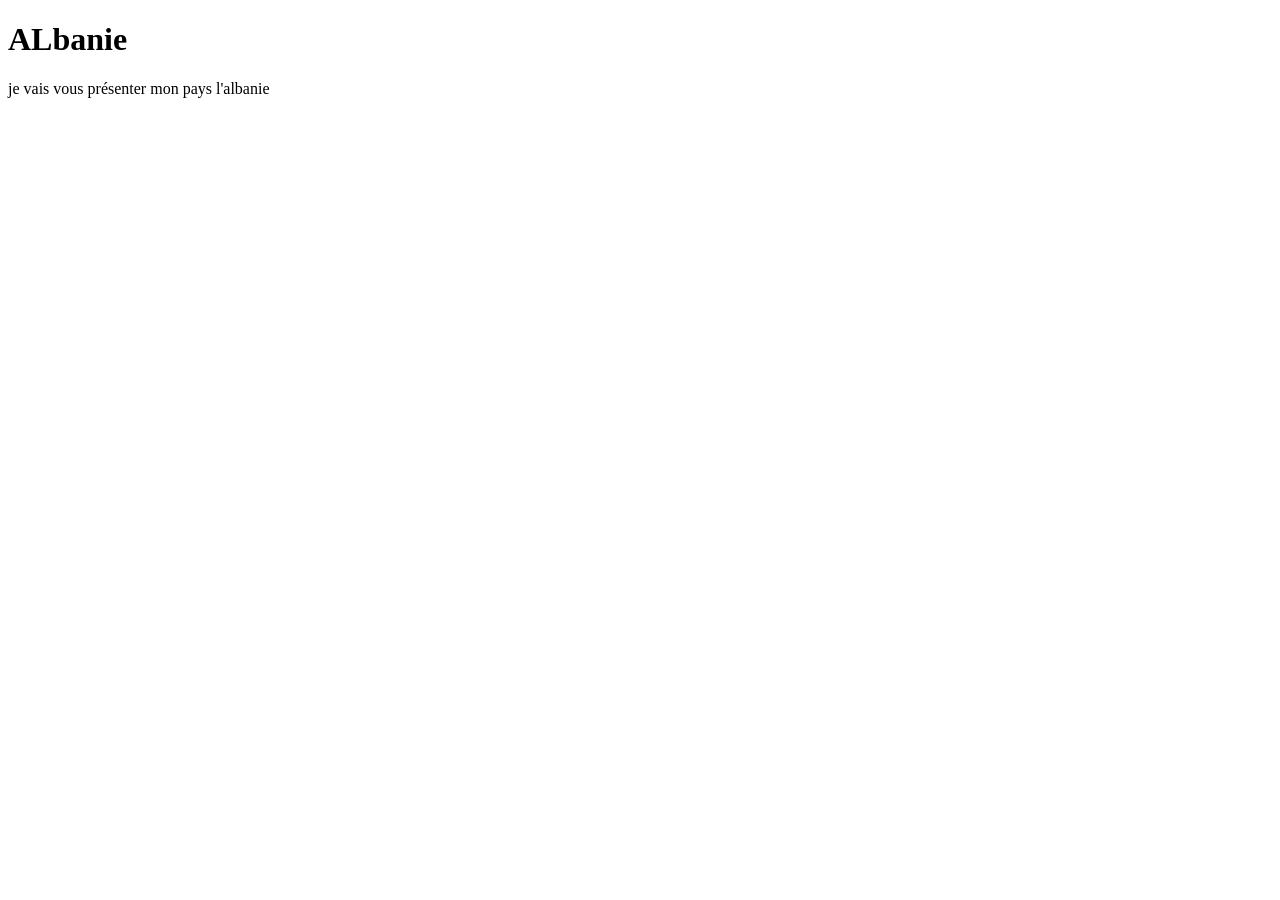
==== albanie.html @ 24c584d5 "ajout de header main footer" ====
<!DOCTYPE html>
<html lang="en">
<head>
    <meta charset="UTF-8">
    <meta name="viewport" content="width=device-width, initial-scale=1.0">
    <title>Albanie</title>
</head>
<body>
    <header>
        <h1>ALbanie</h1>
        <p>je vais vous présenter mon pays l'albanie</p>
    </header>
    <main>

    </main>
    <footer>

    </footer>
</body>
</html>
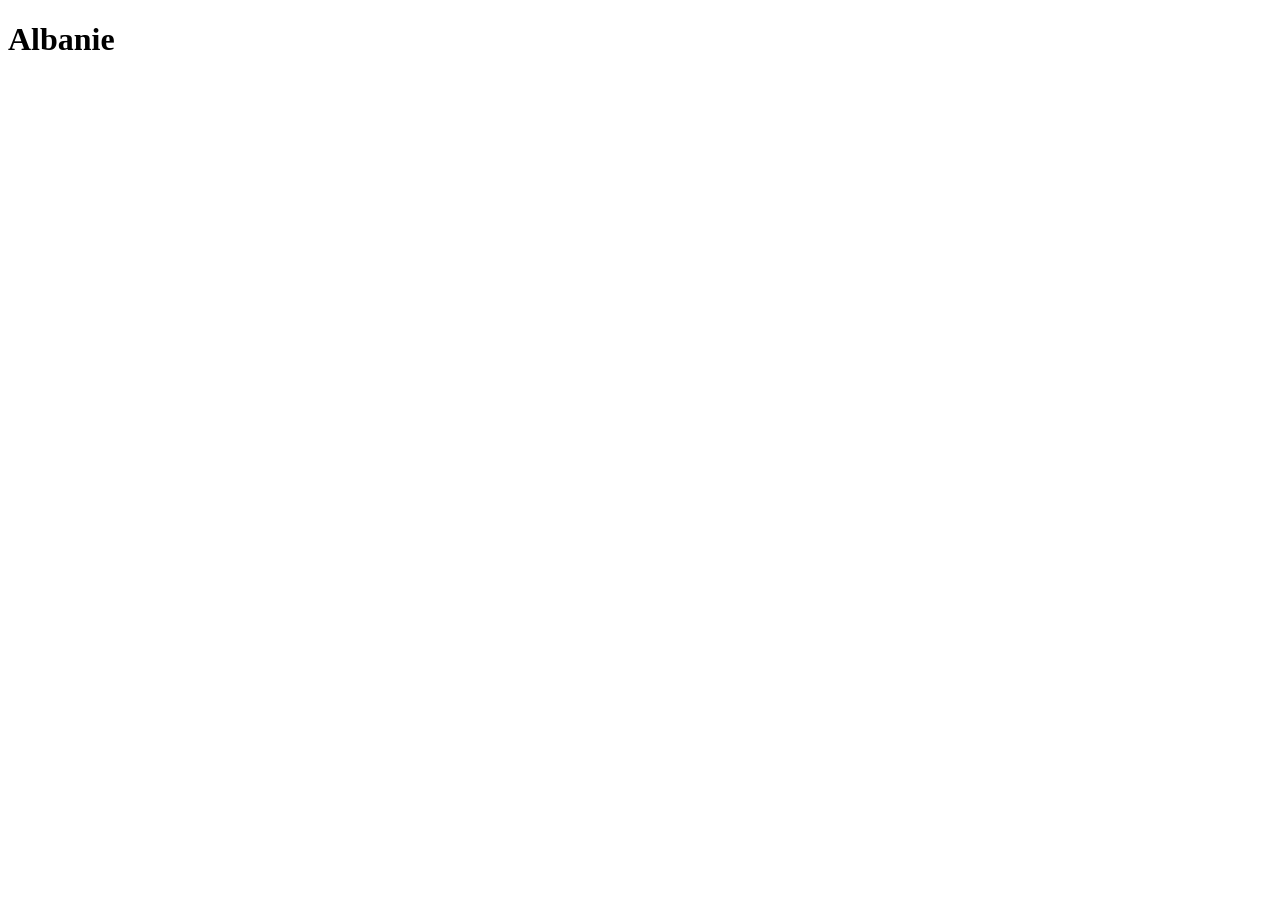
==== commit a2147814: "ajout du p" ====
--- a/albanie.html
+++ b/albanie.html
@@ -7,8 +7,8 @@
 </head>
 <body>
     <header>
-        <h1>ALbanie</h1>
-        <p>je vais vous présenter mon pays l'albanie</p>
+        <h1>Albanie</h1>
+        <p></p>
     </header>
     <main>
 
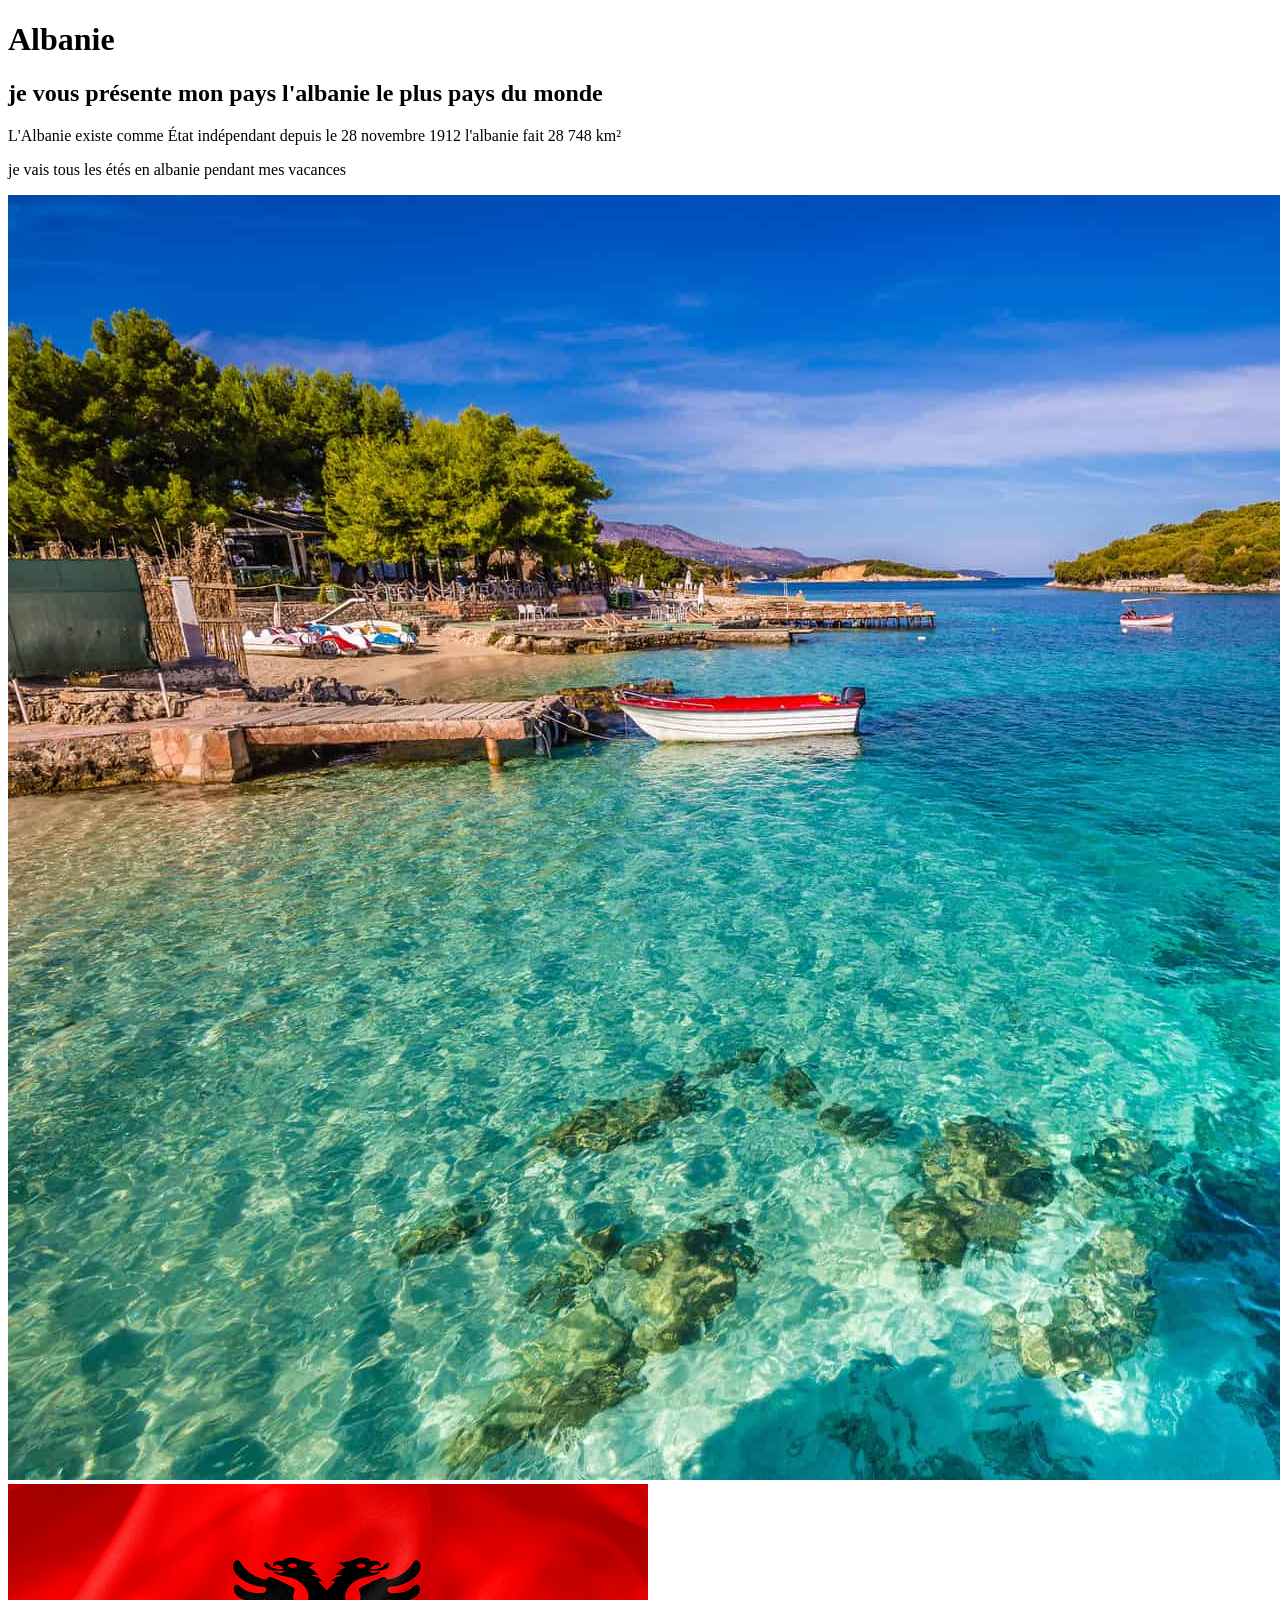
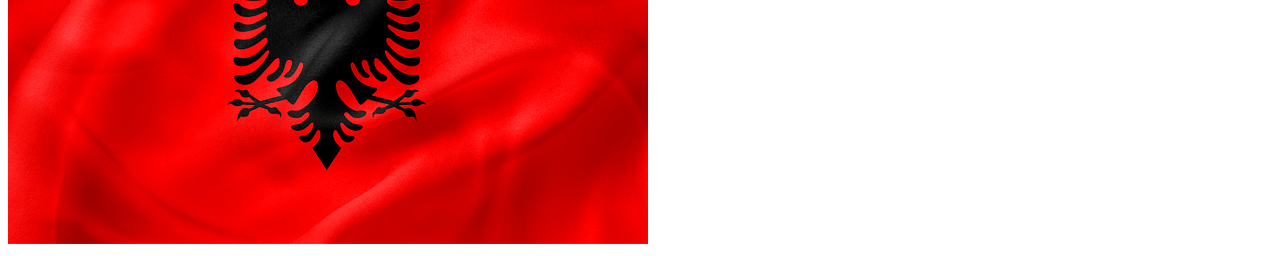
==== commit cbbc79e8: "associer le style.css avec les pages html" ====
--- a/albanie.html
+++ b/albanie.html
@@ -1,17 +1,20 @@
 <!DOCTYPE html>
-<html lang="en">
+<html lang="fr">
 <head>
     <meta charset="UTF-8">
     <meta name="viewport" content="width=device-width, initial-scale=1.0">
     <title>Albanie</title>
 </head>
-<body>
+<body id="body1">
     <header>
         <h1>Albanie</h1>
-        <p></p>
+        <h2>je vous présente mon pays l'albanie le plus pays du monde</h2>
+        <p>L'Albanie existe comme État indépendant depuis le 28 novembre 1912 l'albanie fait 28 748 km²</p>
+        <p>je vais tous les étés en albanie pendant mes vacances</p>
     </header>
     <main>
-
+        <img src="image/que-voir-en-albanie.jpeg" alt="paysage albanie">
+        <img src="image/albania-9232892_640.png" alt="drapeau de l'albanie">
     </main>
     <footer>
 
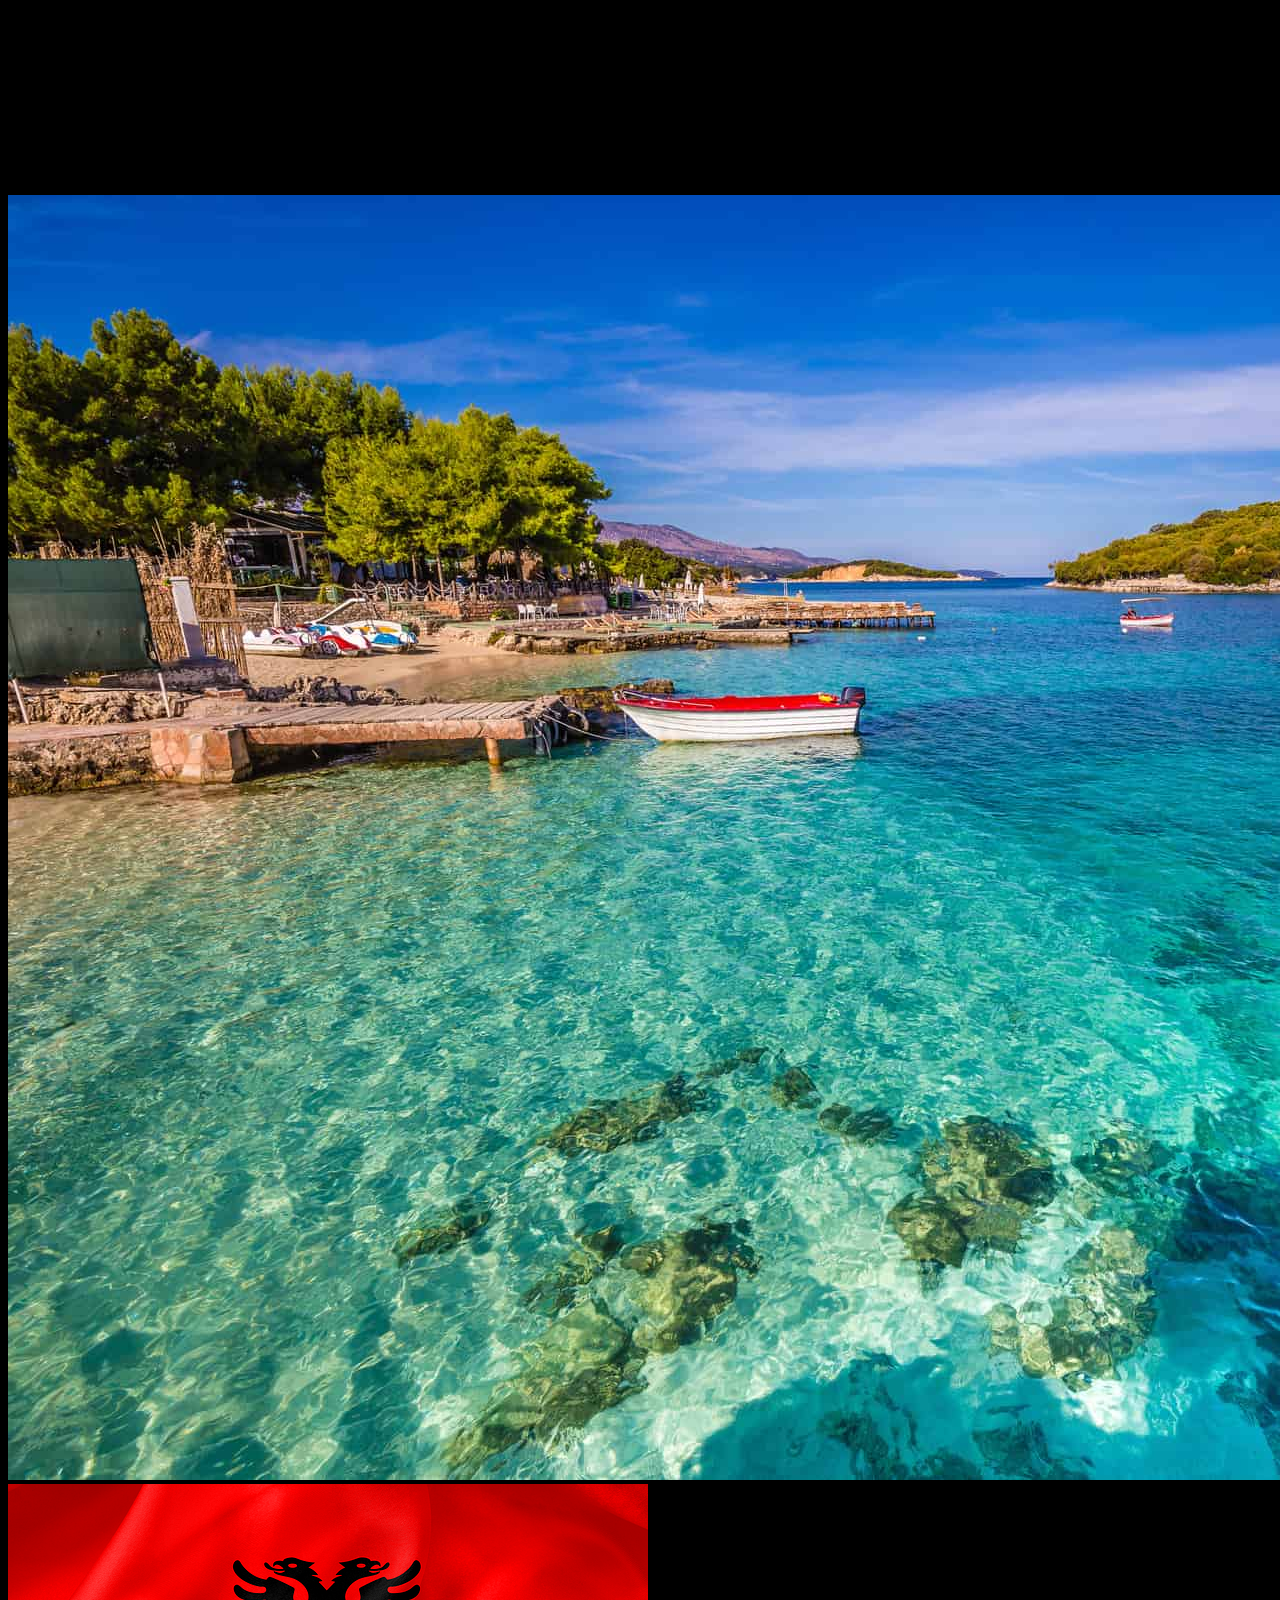
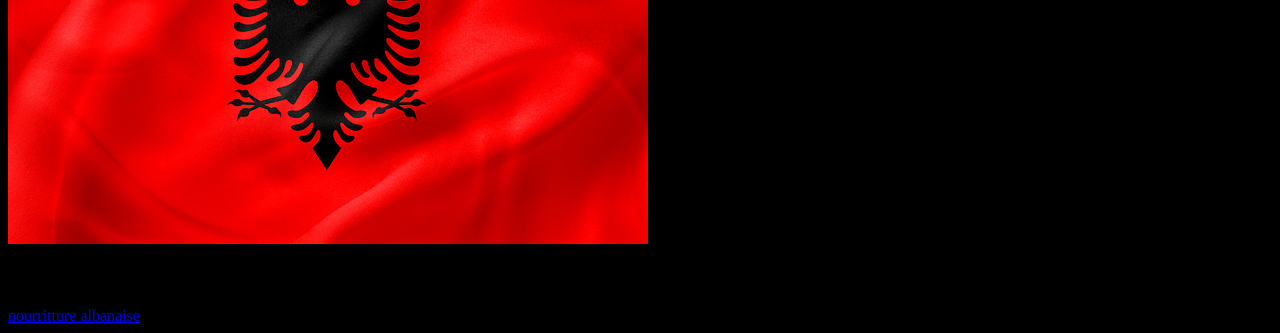
==== commit d1727965: "personnalisation du footer" ====
--- a/albanie.html
+++ b/albanie.html
@@ -4,6 +4,7 @@
     <meta charset="UTF-8">
     <meta name="viewport" content="width=device-width, initial-scale=1.0">
     <title>Albanie</title>
+    <link rel="stylesheet" href="style.css">
 </head>
 <body id="body1">
     <header>
@@ -17,7 +18,8 @@
         <img src="image/albania-9232892_640.png" alt="drapeau de l'albanie">
     </main>
     <footer>
-
+        <h3>passons maintenant à la nourritture albanaise</h3>
+        <a href="nourriture.html">nourritture albanaise</a>
     </footer>
 </body>
 </html>
--- a/style.css
+++ b/style.css
@@ -0,0 +1,3 @@
+#body1{
+    background-color: black;
+}
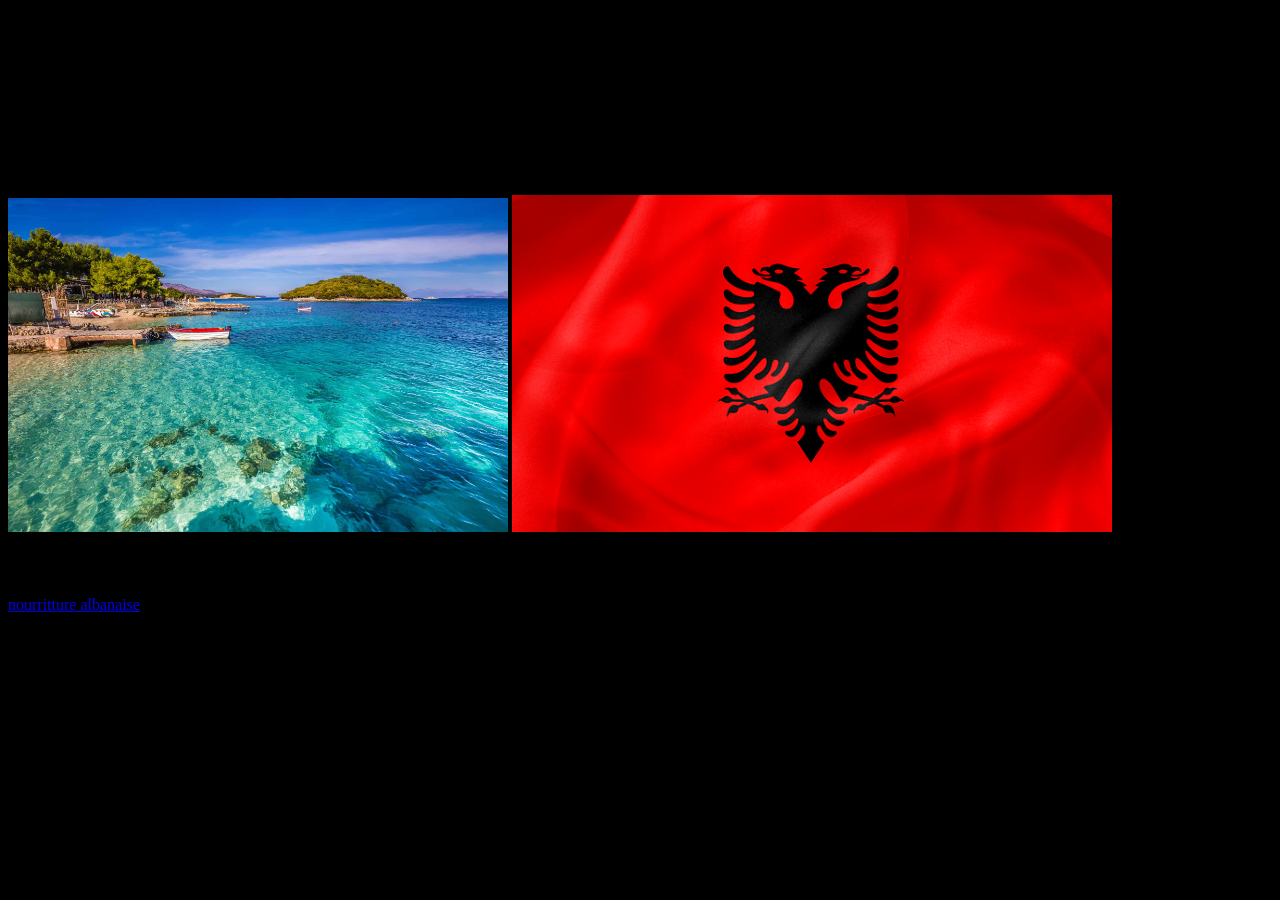
==== commit 986985a0: "personnalisation de la taille des images" ====
--- a/albanie.html
+++ b/albanie.html
@@ -14,8 +14,8 @@
         <p>je vais tous les étés en albanie pendant mes vacances</p>
     </header>
     <main>
-        <img src="image/que-voir-en-albanie.jpeg" alt="paysage albanie">
-        <img src="image/albania-9232892_640.png" alt="drapeau de l'albanie">
+        <img src="image/que-voir-en-albanie.jpeg" alt="paysage albanie" width="500">
+        <img src="image/albania-9232892_640.png" alt="drapeau de l'albanie" width="600">
     </main>
     <footer>
         <h3>passons maintenant à la nourritture albanaise</h3>
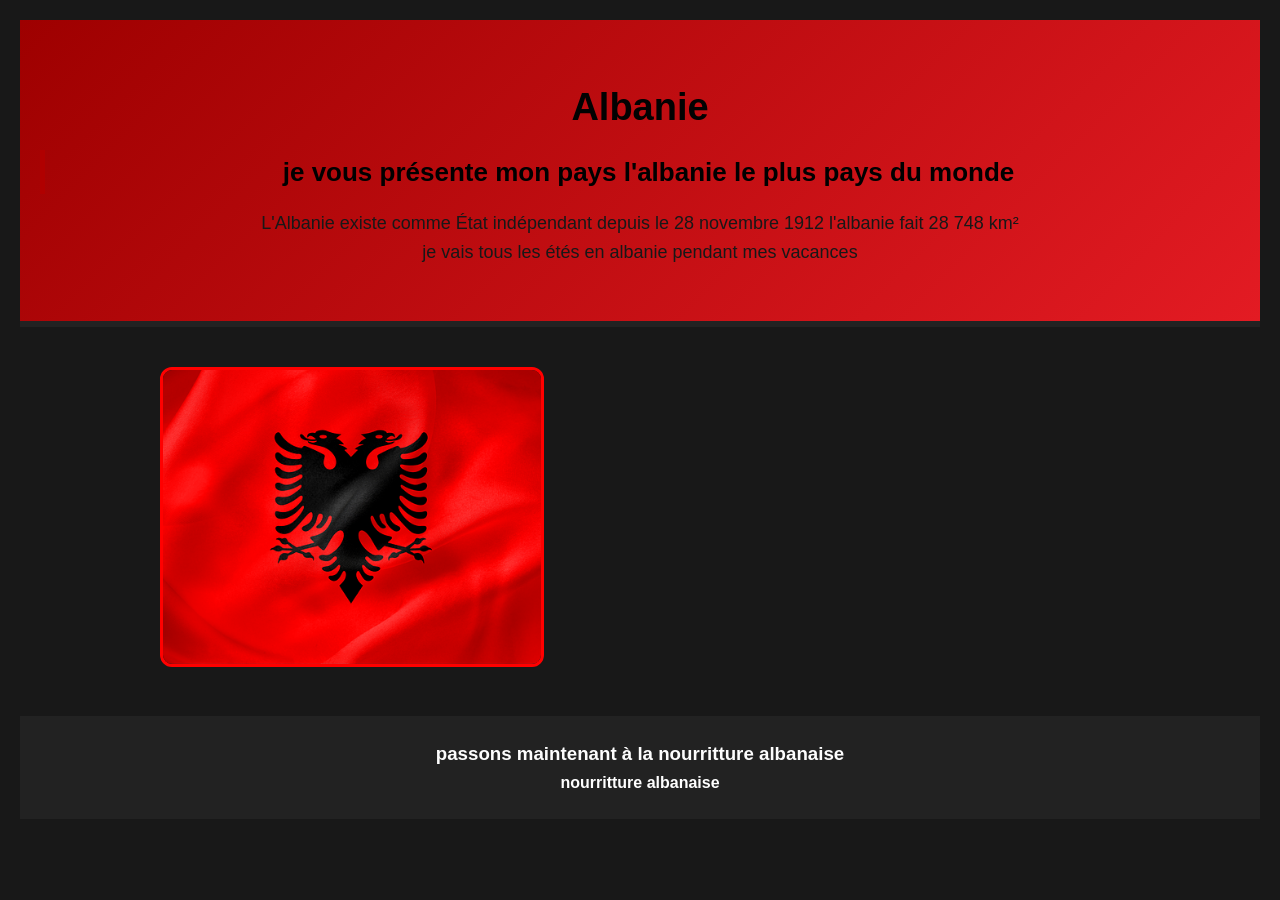
==== commit 421a5331: "correction des pages pour les rendres plus propre" ====
--- a/albanie.html
+++ b/albanie.html
@@ -9,17 +9,16 @@
 <body id="body1">
     <header>
         <h1>Albanie</h1>
-        <h2>je vous présente mon pays l'albanie le plus pays du monde</h2>
+        <h2 id="h2_1">je vous présente mon pays l'albanie le plus pays du monde</h2>
         <p>L'Albanie existe comme État indépendant depuis le 28 novembre 1912 l'albanie fait 28 748 km²</p>
         <p>je vais tous les étés en albanie pendant mes vacances</p>
     </header>
     <main>
-        <img src="image/que-voir-en-albanie.jpeg" alt="paysage albanie" width="500">
         <img src="image/albania-9232892_640.png" alt="drapeau de l'albanie" width="600">
     </main>
     <footer>
         <h3>passons maintenant à la nourritture albanaise</h3>
-        <a href="nourriture.html">nourritture albanaise</a>
+            <a href="nourriture.html">nourritture albanaise</a>
     </footer>
 </body>
 </html>
--- a/style.css
+++ b/style.css
@@ -1,3 +1,214 @@
+/*albanie.html*/
+
 #body1{
-    background-color: black;
-}+  background-color: #181818;
+    color: white;
+    font-family: Arial;
+    padding: 20px;
+}
+
+
+h1 {
+    color: rgb(2, 2, 2);
+    text-align: center;
+}
+
+h2 {
+    color: #000000;
+}
+#h2_1{
+    color: #000000;
+}
+p {
+    line-height: 1.6;
+    color: #fffefe;
+}
+
+img {
+    width: 40%;
+    height: 300px;
+    object-fit: cover;
+    border: 3px solid red;
+    border-radius: 12px;
+}
+
+img:hover {
+    transform: scale(1.03);
+}
+
+a {
+    color: red;
+    font-weight: bold;
+    text-decoration: none;
+}
+
+/*nourriture.html*/
+#body2
+{
+    background-color: #181818;
+}
+h3{
+    color: #fdfdfd;
+}
+
+
+#body_5 {
+    font-family: Arial, sans-serif;
+    background-color: #f5f5f5;
+    margin: 0;
+}
+
+
+header {
+    background-color: #b30000;
+    color: white;
+    text-align: center;
+    padding: 25px;
+}
+
+
+#section1 {
+    display: grid;
+    grid-template-columns: repeat(2, 1fr);
+    gap: 20px;
+    padding: 30px;
+}
+
+
+.article1 {
+    background-color: white;
+    text-align: center;
+    border-radius: 10px;
+    padding: 15px;
+    box-shadow: 0 3px 8px #ccc;
+}
+
+.article1 h2 {
+    color: #b30000;
+}
+
+
+.article1 img {
+    width: 100%;
+    height: 250px;
+    object-fit: cover;
+    border-radius: 8px;
+}
+
+
+.article1:hover {
+    transform: scale(1.02);
+    transition: 0.3s;
+}
+
+
+footer {
+    background-color: #222;
+    text-align: center;
+    padding: 25px;
+}
+
+footer a {
+    color: white;
+    text-decoration: none;
+    font-weight: bold;
+}
+
+footer a:hover {
+    color: red;
+}
+
+/*Habitant*/ 
+
+
+* {
+    margin: 0;
+    padding: 0;
+    box-sizing: border-box;
+}
+
+body {
+    font-family: Arial, Helvetica, sans-serif;
+    background-color: #f4f4f4;
+    color: #222;
+    line-height: 1.7;
+}
+
+header {
+    background: linear-gradient(135deg, #9e0000, #e31b23);
+    color: white;
+    text-align: center;
+    padding: 55px 20px;
+    border-bottom: 6px solid #222;
+}
+
+header h1 {
+    font-size: 38px;
+    margin-bottom: 10px;
+}
+
+header p {
+    font-size: 18px;
+}
+
+
+main {
+    max-width: 1000px;
+    margin: 40px auto;
+    padding: 0 20px;
+}
+
+section {
+    background-color: white;
+    padding: 30px;
+    margin-bottom: 30px;
+    border-radius: 12px;
+    box-shadow: 0 4px 15px rgba(0, 0, 0, 0.08);
+}
+
+h2 {
+    color: #b00000;
+    font-size: 26px;
+    margin-bottom: 15px;
+    border-left: 5px solid #b00000;
+    padding-left: 12px;
+}
+
+section p {
+    font-size: 17px;
+    margin-bottom: 20px;
+    text-align: justify;
+}
+
+
+#graphique {
+    display: block;
+    width: 100%;
+    max-width: 750px;
+    height: auto;
+    margin: 25px auto 0;
+    border-radius: 10px;
+    border: 2px solid #eee;
+}
+
+
+footer {
+    background-color: #222;
+    color: white;
+    text-align: center;
+    padding: 22px;
+    margin-top: 40px;
+}
+
+footer p {
+    font-size: 15px;
+}
+p{
+    color: #181818;
+}
+
+
+
+
+
+
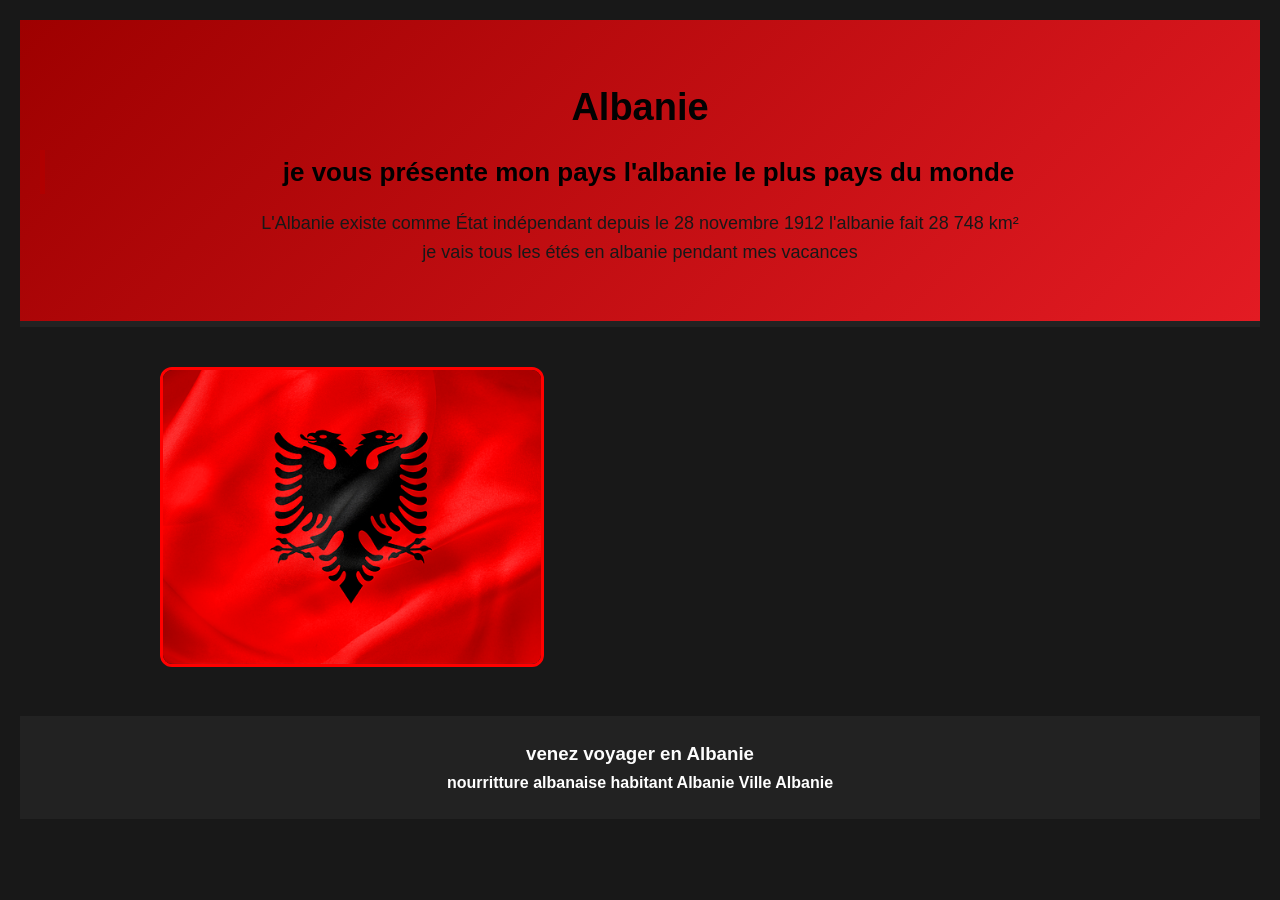
==== commit 2f4d34e1: "correction de la page abanie.html" ====
--- a/albanie.html
+++ b/albanie.html
@@ -14,11 +14,15 @@
         <p>je vais tous les étés en albanie pendant mes vacances</p>
     </header>
     <main>
-        <img src="image/albania-9232892_640.png" alt="drapeau de l'albanie" width="600">
+        <article id="article 1">
+            <img id="albanie" src="image/albania-9232892_640.png" alt="drapeau de l'albanie" width="600">
+        </article>    
     </main>
-    <footer>
-        <h3>passons maintenant à la nourritture albanaise</h3>
+    <footer id="footer1">
+        <h3>venez voyager en Albanie</h3>
             <a href="nourriture.html">nourritture albanaise</a>
+            <a href="habitant.html">habitant Albanie</a>
+            <a href="Ville.html">Ville Albanie</a>
     </footer>
 </body>
 </html>
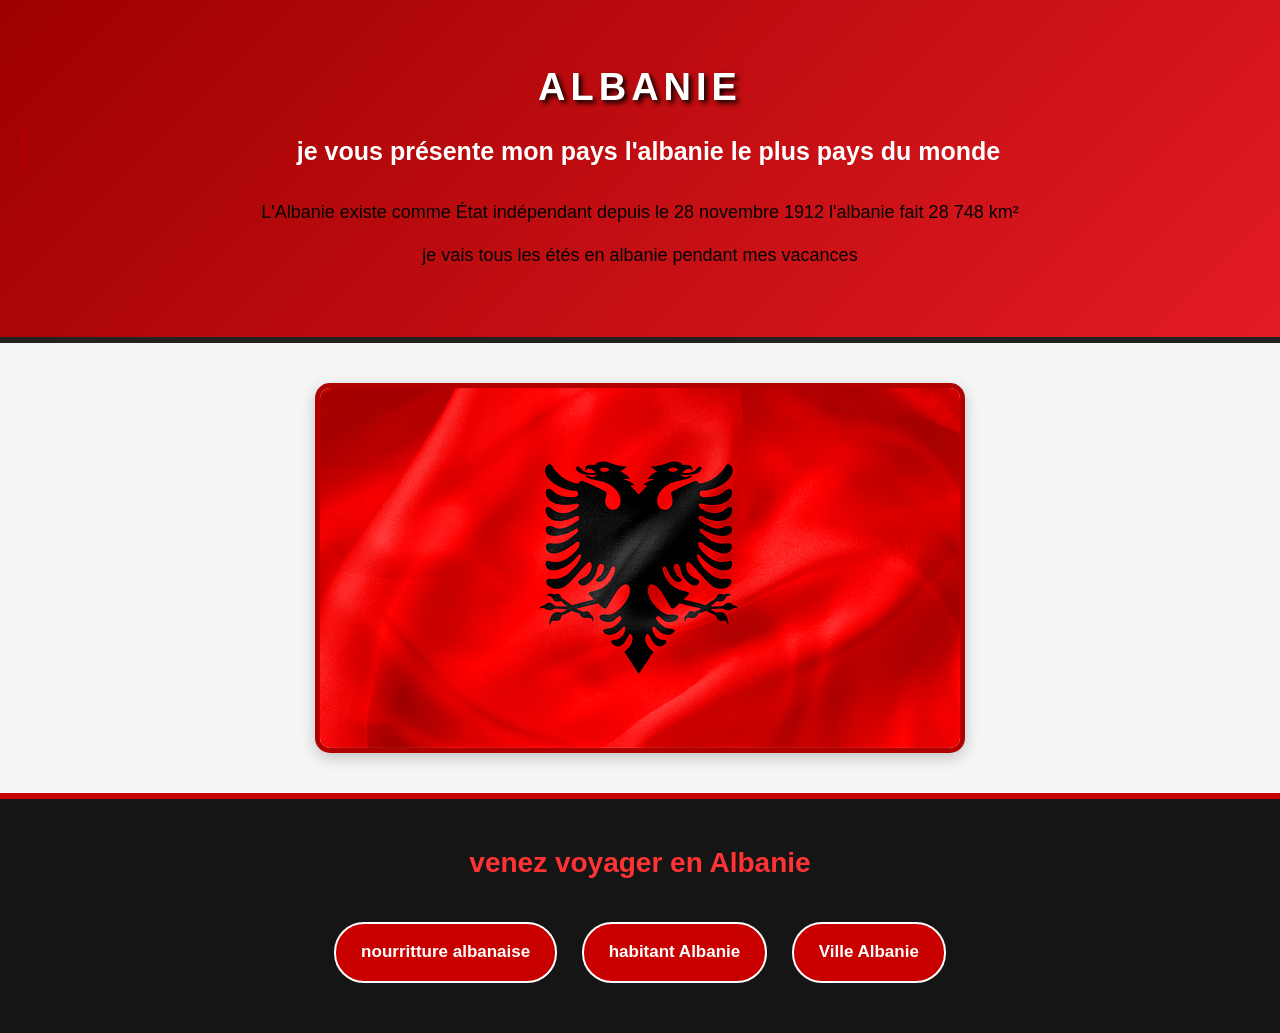
==== commit 0a30f608: "ajout de l'icone du site sur toutes les pages" ====
--- a/albanie.html
+++ b/albanie.html
@@ -4,6 +4,7 @@
     <meta charset="UTF-8">
     <meta name="viewport" content="width=device-width, initial-scale=1.0">
     <title>Albanie</title>
+    <link rel="icon" href="image/albania-9232892_640.png">
     <link rel="stylesheet" href="style.css">
 </head>
 <body id="body1">
--- a/style.css
+++ b/style.css
@@ -1,46 +1,118 @@
 /*albanie.html*/
 
-#body1{
-  background-color: #181818;
-    color: white;
-    font-family: Arial;
+
+* {
+    margin: 0;
+    padding: 0;
+    box-sizing: border-box;
+}
+
+#body1 {
+    font-family: 'Arial', sans-serif;
+    background: #f5f5f5;
+    color: #222;
+}
+
+
+header {
+    background: linear-gradient(135deg, #8b0000, #e00000, #a00000);
+    color: white;
+    text-align: center;
+    padding: 60px 20px;
+    border-bottom: 8px solid black;
+}
+
+header h1 {
+    font-size: 65px;
+    text-transform: uppercase;
+    letter-spacing: 5px;
+    margin-bottom: 20px;
+    text-shadow: 3px 3px 5px black;
+}
+
+#h2_1 {
+    font-size: 25px;
+    margin-bottom: 25px;
+    color: #ffffff;
+}
+
+header p {
+    font-size: 18px;
+    margin: 12px auto;
+    max-width: 850px;
+    line-height: 1.7;
+}
+
+
+main {
+    max-width: 1100px;
+    margin: 50px auto;
     padding: 20px;
 }
 
-
-h1 {
-    color: rgb(2, 2, 2);
-    text-align: center;
-}
-
-h2 {
-    color: #000000;
-}
-#h2_1{
-    color: #000000;
-}
-p {
-    line-height: 1.6;
-    color: #fffefe;
-}
-
-img {
-    width: 40%;
-    height: 300px;
-    object-fit: cover;
-    border: 3px solid red;
-    border-radius: 12px;
-}
-
-img:hover {
+#article1 {
+    background: white;
+    padding: 30px;
+    border-radius: 20px;
+    text-align: center;
+    box-shadow: 0 5px 20px rgba(0, 0, 0, 0.15);
+}
+
+
+#albanie {
+    display: block;
+    width: 100%;
+    max-width: 650px;
+    height: auto;
+    margin: auto;
+    border-radius: 15px;
+    border: 5px solid #b00000;
+    box-shadow: 0 5px 15px rgba(0, 0, 0, 0.2);
+    transition: transform 0.3s;
+}
+
+#albanie:hover {
     transform: scale(1.03);
 }
 
-a {
-    color: red;
+/* PIED DE PAGE */
+#footer1 {
+    background: #151515;
+    color: white;
+    text-align: center;
+    padding: 40px 20px;
+    border-top: 6px solid #c90000;
+}
+
+#footer1 h3 {
+    font-size: 28px;
+    margin-bottom: 25px;
+    color: #ff3333;
+}
+
+/* LIENS */
+#footer1 a {
+    display: inline-block;
+    background: #c90000;
+    color: white;
+    text-decoration: none;
+    padding: 14px 25px;
+    margin: 10px;
+    border-radius: 30px;
+    font-size: 17px;
     font-weight: bold;
-    text-decoration: none;
-}
+    transition: 0.3s;
+    border: 2px solid white;
+}
+
+#footer1 a:hover {
+    background: white;
+    color: #c90000;
+    transform: translateY(-5px);
+}
+
+
+
 
 /*nourriture.html*/
 #body2
@@ -117,6 +189,7 @@
 footer a:hover {
     color: red;
 }
+
 
 /*Habitant*/ 
 
@@ -204,11 +277,11 @@
     font-size: 15px;
 }
 p{
-    color: #181818;
-}
-
-
-
-
-
-
+    color: #030303;
+}
+
+
+
+
+
+
